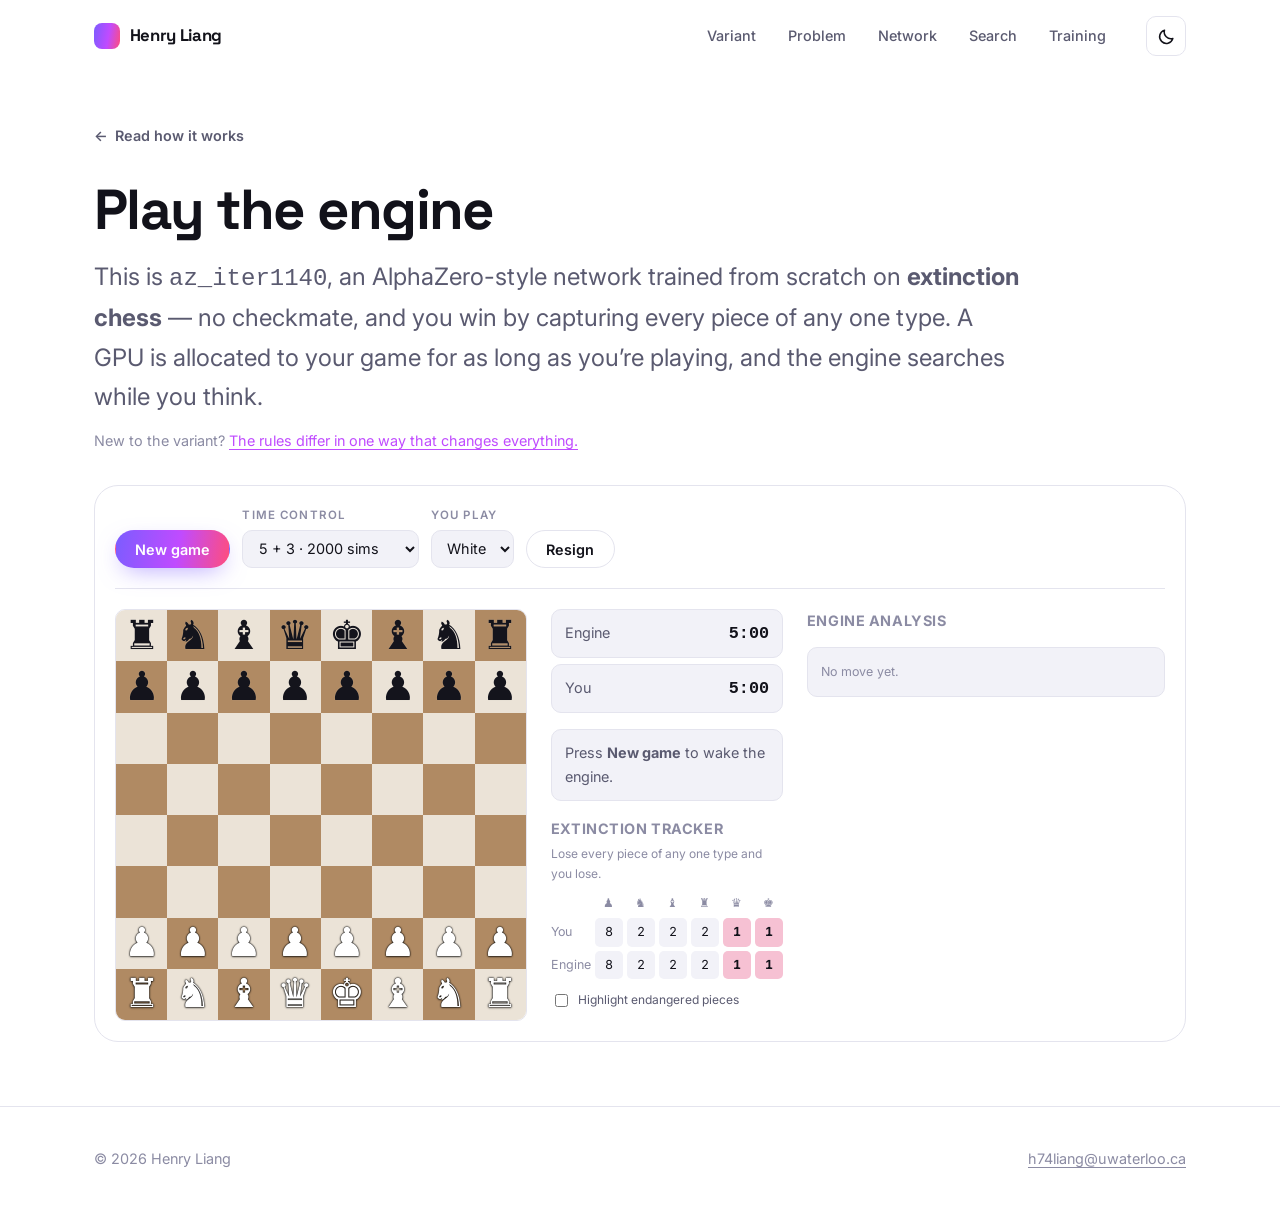
==== play.html @ dfe84dff "Split the board onto play.html; render maths with KaTeX The case study is now writing only, handing " ====
<!DOCTYPE html>
<html lang="en" data-theme="dark">
<head>
  <meta charset="UTF-8">
  <meta name="viewport" content="width=device-width, initial-scale=1.0">

  <title>Play the Extinction Chess Engine — Henry Liang</title>
  <meta name="description" content="Play a neural network trained from scratch on extinction chess. A GPU is allocated to your game for as long as you are playing.">

  <link rel="canonical" href="https://henryliang.ca/play.html">
  <meta property="og:type" content="website">
  <meta property="og:url" content="https://henryliang.ca/play.html">
  <meta property="og:site_name" content="Henry Liang">
  <meta property="og:title" content="Play the Extinction Chess Engine">
  <meta property="og:description" content="Play a neural network trained from scratch on a chess variant with no published theory.">
  <meta property="og:image" content="https://henryliang.ca/img/og-image.png">
  <meta property="og:image:width" content="1200">
  <meta property="og:image:height" content="630">
  <meta name="twitter:card" content="summary_large_image">

  <link rel="icon" href="img/favicon.svg" type="image/svg+xml">
  <link rel="preconnect" href="https://fonts.googleapis.com">
  <link rel="preconnect" href="https://fonts.gstatic.com" crossorigin>
  <link href="https://fonts.googleapis.com/css2?family=Space+Grotesk:wght@500;600;700&family=Inter:wght@400;500;600&display=swap" rel="stylesheet">
  <link rel="stylesheet" href="css/style.css">
  <link rel="stylesheet" href="css/project.css">
  <link rel="stylesheet" href="css/chess.css?v=12">

  <script>
    (function () {
      try {
        var saved = localStorage.getItem('theme');
        var prefersLight = window.matchMedia('(prefers-color-scheme: light)').matches;
        document.documentElement.setAttribute('data-theme', saved || (prefersLight ? 'light' : 'dark'));
      } catch (e) {}
    })();
  </script>
</head>

<body>
  <a class="skip-link" href="#main">Skip to content</a>

  <header class="nav is-stuck" id="nav">
    <div class="container nav__inner">
      <a href="index.html" class="nav__logo">
        <span class="nav__logo-mark" aria-hidden="true"></span>
        <span>Henry Liang</span>
      </a>
      <nav class="nav__links" id="nav-links" aria-label="Main">
        <a href="index.html#variant">Variant</a>
        <a href="index.html#problem">Problem</a>
        <a href="index.html#architecture">Network</a>
        <a href="index.html#search">Search</a>
        <a href="index.html#training">Training</a>
      </nav>
      <div class="nav__actions">
        <button class="icon-btn" id="theme-toggle" type="button" aria-label="Switch color theme">
          <svg class="icon-sun" viewBox="0 0 24 24" aria-hidden="true"><circle cx="12" cy="12" r="4.5"/><path d="M12 2v3M12 19v3M2 12h3M19 12h3M4.9 4.9l2.1 2.1M17 17l2.1 2.1M19.1 4.9L17 7M7 17l-2.1 2.1"/></svg>
          <svg class="icon-moon" viewBox="0 0 24 24" aria-hidden="true"><path d="M20 14.5A8.5 8.5 0 019.5 4a8.5 8.5 0 1010.5 10.5z"/></svg>
        </button>
        <button class="icon-btn nav__burger" id="nav-toggle" type="button"
                aria-label="Open menu" aria-expanded="false" aria-controls="nav-links">
          <span></span><span></span><span></span>
        </button>
      </div>
    </div>
  </header>

  <main id="main">
    <div class="container playpage">
      <a class="back-link" href="index.html"><span aria-hidden="true">&larr;</span> Read how it works</a>

      <h1 class="playpage__title">Play the engine</h1>
      <p class="playpage__lede">
        This is <code>az_iter1140</code>, an AlphaZero-style network trained
        from scratch on <strong>extinction chess</strong> &mdash; no checkmate,
        and you win by capturing every piece of any one type. A GPU is
        allocated to your game for as long as you&rsquo;re playing, and the
        engine searches while you think.
      </p>
      <p class="playpage__note">
        New to the variant? <a href="index.html#variant">The rules differ in
        one way that changes everything.</a>
      </p>

<div class="play" id="play-app">
        <noscript>
          <p class="play__msg">The board needs JavaScript enabled.</p>
        </noscript>

        <div class="play__bar">
          <button class="btn btn--primary" id="pl-new" type="button">New game</button>
          <!-- Labelled by clock rather than Easy/Standard/Strong: each tier
               is a time control, and its sim ceiling is chosen to be
               reachable within that clock (see TIERS in js/chess.js). -->
          <label class="play__field">
            <span>Time control</span>
            <select id="pl-level">
              <option value="800">3 + 2 · 800 sims</option>
              <option value="2000" selected>5 + 3 · 2000 sims</option>
              <option value="8000">10 + 10 · 8000 sims</option>
            </select>
          </label>
          <label class="play__field">
            <span>You play</span>
            <select id="pl-color">
              <option value="white" selected>White</option>
              <option value="black">Black</option>
            </select>
          </label>
          <button class="btn btn--ghost" id="pl-resign" type="button" disabled>Resign</button>
        </div>

        <div class="play__main">
          <div class="play__boardwrap">
            <div class="board" id="pl-board" role="grid" aria-label="Chess board"></div>
            <div class="promo" id="pl-promo" hidden role="dialog" aria-label="Choose promotion piece">
              <p>Promote to</p>
              <div class="promo__opts" id="pl-promo-opts"></div>
            </div>
          </div>

          <aside class="play__side">
            <div class="clocks">
              <div class="clock" id="pl-clock-top"><span class="clock__who">Engine</span><span class="clock__t">5:00</span></div>
              <div class="clock" id="pl-clock-bot"><span class="clock__who">You</span><span class="clock__t">5:00</span></div>
            </div>

            <div class="status" id="pl-status">Press <strong>New game</strong> to wake the engine.</div>

            <!-- Piece counts ARE the win condition, so they're the main readout -->
            <div class="tracker">
              <h4>Extinction tracker</h4>
              <p class="tracker__hint">Lose every piece of any one type and you lose.</p>
              <div class="tracker__grid" id="pl-tracker"></div>
              <label class="toggle">
                <input type="checkbox" id="pl-endang">
                <span>Highlight endangered pieces</span>
              </label>
              <p class="toggle__key" id="pl-endang-key" hidden>
                <span class="key key--mine"></span> yours
                <span class="key key--foe"></span> engine's
              </p>
            </div>
          </aside>

          <section class="play__analysis" aria-label="Engine analysis">
            <h4 class="panel__h">Engine analysis</h4>
            <div class="analysis__body" id="pl-analysis-body">
              <p class="analysis__empty">No move yet.</p>
            </div>

            <!-- Review is revealed only once the game is over — showing the
                 engine's read of your position mid-game would be cheating. -->
            <div class="review" id="pl-review" hidden>
              <div class="review__bar">
                <strong>Review</strong>
                <div class="review__nav">
                  <button type="button" id="pl-prev" aria-label="Previous move">←</button>
                  <button type="button" id="pl-next" aria-label="Next move">→</button>
                  <button type="button" id="pl-live" aria-label="Jump to final position">End</button>
                </div>
              </div>
              <p class="review__hint">Click a move, or use ← → keys.</p>
              <ol class="movelist" id="pl-movelist"></ol>
            </div>
          </section>
        </div>
      </div>
    </div>
  </main>

  <footer class="footer">
    <div class="container footer__inner">
      <p>&copy; <span id="year">2026</span> Henry Liang</p>
      <p class="footer__note"><a href="mailto:h74liang@uwaterloo.ca">h74liang@uwaterloo.ca</a></p>
    </div>
  </footer>

  <script src="js/main.js"></script>
  <script src="js/chess.js?v=12"></script>
</body>
</html>
---- css/style.css ----
/* ═══════════════════════════════════════════════════════════════════════
   Personal site — stylesheet
   ───────────────────────────────────────────────────────────────────────
   Structure:
     1. Design tokens (edit these to restyle the whole site)
     2. Reset & base
     3. Layout primitives
     4. Components — buttons, pills, cards, chips
     5. Sections — nav, hero, work, about, experience, contact, footer
     6. Motion & responsive
   ═════════════════════════════════════════════════════════════════════ */


/* ═══ 1. DESIGN TOKENS ═════════════════════════════════════════════════
   Change the accent trio below and the entire site re-skins itself.     */

:root {
  /* Brand — the gradient is used on headings, buttons and glows */
  --accent-1: #7c5cff;
  --accent-2: #c04bff;
  --accent-3: #ff4d7d;
  --gradient: linear-gradient(100deg, var(--accent-1), var(--accent-2) 55%, var(--accent-3));

  /* Type */
  --font-display: 'Space Grotesk', 'Segoe UI', system-ui, sans-serif;
  --font-body: 'Inter', -apple-system, BlinkMacSystemFont, 'Segoe UI', system-ui, sans-serif;

  /* Fluid type scale — grows with the viewport, no media queries needed */
  --step--1: clamp(0.83rem, 0.8rem + 0.15vw, 0.9rem);
  --step-0:  clamp(1rem, 0.96rem + 0.2vw, 1.09rem);
  --step-1:  clamp(1.2rem, 1.1rem + 0.5vw, 1.5rem);
  --step-2:  clamp(1.6rem, 1.35rem + 1.2vw, 2.4rem);
  --step-3:  clamp(2.1rem, 1.6rem + 2.4vw, 3.6rem);
  --step-4:  clamp(2.8rem, 1.7rem + 5vw, 6rem);

  /* Spacing & shape */
  --space: clamp(1rem, 0.8rem + 1vw, 1.5rem);
  --section-y: clamp(4.5rem, 3rem + 7vw, 9rem);
  --radius: 16px;
  --radius-lg: 24px;
  --container: 1140px;

  --ease: cubic-bezier(0.22, 1, 0.36, 1);
}

/* ─── Dark theme (default) ─── */
:root,
:root[data-theme="dark"] {
  --bg: #0a0a10;
  --bg-alt: #0f0f18;
  --surface: #15151f;
  --surface-2: #1c1c28;
  --border: #262633;
  --text: #f2f2f7;
  --text-muted: #a0a0b4;
  --text-faint: #6e6e85;
  --shadow: 0 20px 50px -20px rgba(0, 0, 0, 0.8);
  --glow-opacity: 0.5;
}

/* ─── Light theme ─── */
:root[data-theme="light"] {
  --bg: #ffffff;
  --bg-alt: #f7f7fb;
  --surface: #ffffff;
  --surface-2: #f2f2f8;
  --border: #e4e4ee;
  --text: #12121a;
  --text-muted: #5a5a70;
  --text-faint: #8b8ba3;
  --shadow: 0 20px 45px -25px rgba(20, 20, 45, 0.28);
  --glow-opacity: 0.28;
}


/* ═══ 2. RESET & BASE ══════════════════════════════════════════════════ */

*, *::before, *::after { box-sizing: border-box; }

/* The `hidden` attribute is only display:none in the UA stylesheet, so ANY
   author rule setting display (e.g. `.promo { display: grid }`) silently
   beats it and the element stays visible. Enforce it once, globally. */
[hidden] { display: none !important; }

html {
  scroll-behavior: smooth;
  /* Stops the sticky nav from covering anchored headings */
  scroll-padding-top: 90px;
  -webkit-text-size-adjust: 100%;
}

body {
  margin: 0;
  background: var(--bg);
  color: var(--text);
  font-family: var(--font-body);
  font-size: var(--step-0);
  line-height: 1.65;
  -webkit-font-smoothing: antialiased;
  overflow-x: hidden;
  transition: background-color 0.3s var(--ease), color 0.3s var(--ease);
}

h1, h2, h3 {
  font-family: var(--font-display);
  font-weight: 700;
  line-height: 1.08;
  letter-spacing: -0.03em;
  margin: 0;
  text-wrap: balance;
}

p { margin: 0 0 1em; text-wrap: pretty; }
p:last-child { margin-bottom: 0; }

a { color: inherit; text-decoration: none; }
img { max-width: 100%; height: auto; display: block; }
ul, ol { margin: 0; padding: 0; list-style: none; }
em { color: var(--text-faint); font-style: italic; }

:focus-visible {
  outline: 2px solid var(--accent-2);
  outline-offset: 3px;
  border-radius: 4px;
}

::selection { background: var(--accent-1); color: #fff; }

.skip-link {
  position: absolute;
  left: 50%;
  top: 0;
  transform: translate(-50%, -120%);
  z-index: 200;
  padding: 0.7rem 1.2rem;
  background: var(--accent-1);
  color: #fff;
  border-radius: 0 0 10px 10px;
  font-weight: 600;
}
.skip-link:focus { transform: translate(-50%, 0); }

/* Gradient text — used on hero and contact headings */
.grad {
  background: var(--gradient);
  -webkit-background-clip: text;
  background-clip: text;
  color: transparent;
}


/* ═══ 3. LAYOUT ════════════════════════════════════════════════════════ */

.container {
  width: 100%;
  max-width: var(--container);
  margin-inline: auto;
  padding-inline: var(--space);
}

.section { padding-block: var(--section-y); }
.section--alt {
  background: var(--bg-alt);
  border-block: 1px solid var(--border);
}

.section__head { max-width: 620px; margin-bottom: 3rem; }

.section__label {
  display: inline-block;
  font-size: var(--step--1);
  font-weight: 600;
  letter-spacing: 0.14em;
  text-transform: uppercase;
  color: var(--accent-2);
  margin-bottom: 0.9rem;
}

.section__title { font-size: var(--step-3); margin-bottom: 1rem; }
.section__lede { color: var(--text-muted); font-size: var(--step-1); }


/* ═══ 4. COMPONENTS ════════════════════════════════════════════════════ */

/* ─── Buttons ─── */
.btn {
  display: inline-flex;
  align-items: center;
  justify-content: center;
  gap: 0.5rem;
  padding: 0.85rem 1.6rem;
  border: 1px solid transparent;
  border-radius: 100px;
  font-family: var(--font-body);
  font-size: var(--step-0);
  font-weight: 600;
  cursor: pointer;
  white-space: nowrap;
  transition: transform 0.25s var(--ease), box-shadow 0.25s var(--ease),
              background-color 0.25s var(--ease), border-color 0.25s var(--ease);
}
.btn:hover { transform: translateY(-2px); }
.btn:active { transform: translateY(0); }

.btn--primary {
  background: var(--gradient);
  color: #fff;
  box-shadow: 0 8px 24px -8px rgba(124, 92, 255, 0.6);
}
.btn--primary:hover { box-shadow: 0 14px 32px -8px rgba(124, 92, 255, 0.75); }

.btn--ghost {
  background: transparent;
  color: var(--text);
  border-color: var(--border);
}
.btn--ghost:hover { border-color: var(--accent-2); background: var(--surface-2); }

.btn--lg { padding: 1.1rem 2.2rem; font-size: var(--step-1); }

/* ─── Icon button ─── */
.icon-btn {
  display: grid;
  place-items: center;
  width: 40px;
  height: 40px;
  padding: 0;
  background: transparent;
  border: 1px solid var(--border);
  border-radius: 10px;
  color: var(--text);
  cursor: pointer;
  transition: border-color 0.2s var(--ease), background-color 0.2s var(--ease);
}
.icon-btn:hover { border-color: var(--accent-2); background: var(--surface-2); }
.icon-btn svg {
  width: 19px;
  height: 19px;
  fill: none;
  stroke: currentColor;
  stroke-width: 1.9;
  stroke-linecap: round;
  stroke-linejoin: round;
}

/* Show the icon for the theme you'd switch TO */
[data-theme="dark"] .icon-moon,
[data-theme="light"] .icon-sun { display: none; }

/* ─── Filter pills ─── */
.filters {
  display: flex;
  flex-wrap: wrap;
  gap: 0.6rem;
  margin-bottom: 2.5rem;
}
.pill {
  padding: 0.5rem 1.1rem;
  background: transparent;
  border: 1px solid var(--border);
  border-radius: 100px;
  color: var(--text-muted);
  font-family: inherit;
  font-size: var(--step--1);
  font-weight: 600;
  cursor: pointer;
  transition: all 0.2s var(--ease);
}
.pill:hover { color: var(--text); border-color: var(--text-faint); }
.pill.is-active {
  background: var(--gradient);
  border-color: transparent;
  color: #fff;
}

/* ─── Tag & chip lists ─── */
.tags, .chips {
  display: flex;
  flex-wrap: wrap;
  gap: 0.45rem;
}
.tags li {
  padding: 0.25rem 0.7rem;
  background: var(--surface-2);
  border: 1px solid var(--border);
  border-radius: 6px;
  font-size: 0.78rem;
  font-weight: 500;
  color: var(--text-muted);
}
.chips { gap: 0.6rem; }
.chips li {
  padding: 0.5rem 1rem;
  background: var(--surface);
  border: 1px solid var(--border);
  border-radius: 100px;
  font-size: var(--step--1);
  font-weight: 500;
  transition: border-color 0.2s var(--ease), transform 0.2s var(--ease);
}
.chips li:hover { border-color: var(--accent-2); transform: translateY(-2px); }


/* ═══ 5. SECTIONS ══════════════════════════════════════════════════════ */

/* ─── Nav ─── */
.nav {
  position: sticky;
  top: 0;
  z-index: 100;
  background: color-mix(in srgb, var(--bg) 80%, transparent);
  backdrop-filter: blur(14px);
  -webkit-backdrop-filter: blur(14px);
  border-bottom: 1px solid transparent;
  transition: border-color 0.3s var(--ease), background-color 0.3s var(--ease);
}
/* .is-stuck is added by JS once you scroll past the hero */
.nav.is-stuck { border-bottom-color: var(--border); }

.nav__inner {
  display: flex;
  align-items: center;
  justify-content: space-between;
  gap: 1rem;
  height: 72px;
}

.nav__logo {
  display: flex;
  align-items: center;
  gap: 0.6rem;
  font-family: var(--font-display);
  font-weight: 700;
  font-size: 1.05rem;
  letter-spacing: -0.02em;
}
.nav__logo-mark {
  width: 26px;
  height: 26px;
  border-radius: 8px;
  background: var(--gradient);
  flex-shrink: 0;
}

.nav__links {
  display: flex;
  align-items: center;
  gap: 2rem;
  margin-left: auto;
  margin-right: 1.5rem;
  font-size: var(--step--1);
  font-weight: 500;
}
.nav__links a {
  position: relative;
  color: var(--text-muted);
  transition: color 0.2s var(--ease);
}
.nav__links a:hover { color: var(--text); }
/* Animated underline */
.nav__links a::after {
  content: '';
  position: absolute;
  left: 0;
  bottom: -5px;
  width: 100%;
  height: 2px;
  background: var(--gradient);
  border-radius: 2px;
  transform: scaleX(0);
  transform-origin: right;
  transition: transform 0.3s var(--ease);
}
.nav__links a:hover::after,
.nav__links a.is-current::after { transform: scaleX(1); transform-origin: left; }
.nav__links a.is-current { color: var(--text); }

.nav__resume {
  padding: 0.4rem 0.9rem;
  border: 1px solid var(--border);
  border-radius: 100px;
}
.nav__resume::after { display: none; }

.nav__actions { display: flex; align-items: center; gap: 0.6rem; }

/* Burger — hidden on desktop, shown under 800px */
.nav__burger { display: none; flex-direction: column; gap: 4px; }
.nav__burger span {
  display: block;
  width: 17px;
  height: 2px;
  background: currentColor;
  border-radius: 2px;
  transition: transform 0.3s var(--ease), opacity 0.2s var(--ease);
}
.nav__burger[aria-expanded="true"] span:nth-child(1) { transform: translateY(6px) rotate(45deg); }
.nav__burger[aria-expanded="true"] span:nth-child(2) { opacity: 0; }
.nav__burger[aria-expanded="true"] span:nth-child(3) { transform: translateY(-6px) rotate(-45deg); }

/* ─── Hero ─── */
.hero {
  position: relative;
  display: flex;
  align-items: center;
  min-height: calc(100svh - 72px);
  padding-block: clamp(3rem, 8vw, 6rem);
  overflow: hidden;
}

/* The soft colored blob behind the headline */
.hero__glow {
  position: absolute;
  top: -25%;
  left: 50%;
  width: min(1000px, 130vw);
  aspect-ratio: 1;
  transform: translateX(-50%);
  background: radial-gradient(circle at 30% 40%, var(--accent-1), transparent 55%),
              radial-gradient(circle at 70% 55%, var(--accent-3), transparent 55%);
  opacity: var(--glow-opacity);
  filter: blur(90px);
  pointer-events: none;
  animation: drift 18s ease-in-out infinite alternate;
}
@keyframes drift {
  from { transform: translateX(-50%) translateY(0) scale(1); }
  to   { transform: translateX(-46%) translateY(40px) scale(1.12); }
}

.hero__inner { position: relative; max-width: 900px; }

.hero__eyebrow {
  display: inline-flex;
  align-items: center;
  gap: 0.6rem;
  padding: 0.45rem 1rem;
  background: var(--surface);
  border: 1px solid var(--border);
  border-radius: 100px;
  font-size: var(--step--1);
  font-weight: 500;
  color: var(--text-muted);
  margin-bottom: 1.8rem;
}
.status-dot {
  width: 7px;
  height: 7px;
  border-radius: 50%;
  background: #22c55e;
  box-shadow: 0 0 0 0 rgba(34, 197, 94, 0.6);
  animation: pulse 2.4s ease-out infinite;
}
@keyframes pulse {
  70%  { box-shadow: 0 0 0 9px rgba(34, 197, 94, 0); }
  100% { box-shadow: 0 0 0 0 rgba(34, 197, 94, 0); }
}

.hero__title {
  font-size: var(--step-4);
  margin-bottom: 1.5rem;
}

.hero__lede {
  max-width: 55ch;
  font-size: var(--step-1);
  color: var(--text-muted);
  margin-bottom: 2.5rem;
}

.hero__cta {
  display: flex;
  flex-wrap: wrap;
  gap: 0.8rem;
  margin-bottom: 3rem;
}

.hero__social {
  display: flex;
  flex-wrap: wrap;
  gap: 1.8rem;
  font-size: var(--step--1);
  font-weight: 500;
  color: var(--text-muted);
}
.hero__social a { position: relative; transition: color 0.2s var(--ease); }
.hero__social a:hover { color: var(--text); }
.hero__social a::after {
  content: '';
  position: absolute;
  left: 0;
  bottom: -3px;
  width: 100%;
  height: 1px;
  background: currentColor;
  transform: scaleX(0);
  transform-origin: right;
  transition: transform 0.3s var(--ease);
}
.hero__social a:hover::after { transform: scaleX(1); transform-origin: left; }

/* ─── Project grid ─── */
.grid {
  display: grid;
  grid-template-columns: repeat(auto-fill, minmax(330px, 1fr));
  gap: 1.5rem;
}

.card {
  background: var(--surface);
  border: 1px solid var(--border);
  border-radius: var(--radius-lg);
  overflow: hidden;
  transition: transform 0.35s var(--ease), border-color 0.35s var(--ease),
              box-shadow 0.35s var(--ease);
}
.card:hover {
  transform: translateY(-6px);
  border-color: color-mix(in srgb, var(--accent-2) 45%, var(--border));
  box-shadow: var(--shadow);
}
/* Hidden by the tag filter */
.card[hidden] { display: none; }

/* Featured project — spans two columns where there's room for it */
@media (min-width: 800px) {
  .card--featured { grid-column: span 2; }
  .card--featured .card__link { display: grid; grid-template-columns: 1.1fr 1fr; }
  .card--featured .card__media {
    aspect-ratio: auto;
    height: 100%;
    border-bottom: 0;
    border-right: 1px solid var(--border);
  }
  .card--featured .card__body { padding: 2rem; align-self: center; }
  .card--featured .card__title { font-size: var(--step-2); }
  .card--featured .card__desc { font-size: var(--step-0); }
}

.card__link { display: block; height: 100%; }

.card__media {
  aspect-ratio: 16 / 10;
  overflow: hidden;
  background: var(--surface-2);
  border-bottom: 1px solid var(--border);
}
.card__media img {
  width: 100%;
  height: 100%;
  object-fit: cover;
  transition: transform 0.5s var(--ease);
}
.card:hover .card__media img { transform: scale(1.05); }

.card__body { padding: 1.5rem; }

.card__meta {
  display: flex;
  align-items: center;
  gap: 0.6rem;
  font-size: 0.78rem;
  font-weight: 500;
  color: var(--text-faint);
  margin-bottom: 0.6rem;
}
.card__dot {
  width: 3px;
  height: 3px;
  border-radius: 50%;
  background: currentColor;
}

.card__title { font-size: var(--step-1); margin-bottom: 0.6rem; }

.card__desc {
  color: var(--text-muted);
  font-size: var(--step--1);
  margin-bottom: 1.1rem;
}

.card__cta {
  display: inline-flex;
  align-items: center;
  gap: 0.4rem;
  margin-top: 1.1rem;
  font-size: var(--step--1);
  font-weight: 600;
  color: var(--accent-2);
}
.card__cta span { transition: transform 0.25s var(--ease); }
.card:hover .card__cta span { transform: translateX(4px); }

.grid__empty {
  padding: 3rem 0;
  text-align: center;
  color: var(--text-muted);
}

/* ─── About ─── */
.about {
  display: grid;
  grid-template-columns: 1.35fr 1fr;
  gap: clamp(2rem, 5vw, 4.5rem);
  align-items: start;
}
.about__text p { color: var(--text-muted); max-width: 58ch; }
.about__subhead {
  font-size: var(--step-1);
  margin: 2.2rem 0 1rem;
}

.portrait {
  border-radius: var(--radius-lg);
  overflow: hidden;
  border: 1px solid var(--border);
  background: var(--surface-2);
}
.portrait img { width: 100%; aspect-ratio: 6 / 7; object-fit: cover; }

.facts { margin-top: 1.5rem; }
.facts > div {
  display: flex;
  justify-content: space-between;
  gap: 1rem;
  padding: 0.85rem 0;
  border-bottom: 1px solid var(--border);
}
.facts > div:last-child { border-bottom: 0; }
.facts dt { color: var(--text-faint); font-size: var(--step--1); }
.facts dd { margin: 0; font-weight: 600; font-size: var(--step--1); text-align: right; }

/* ─── Experience timeline ─── */
.timeline {
  position: relative;
  padding-left: 1.5rem;
  border-left: 1px solid var(--border);
}
.timeline__item {
  /* Explicitly positioned so the dot below anchors to the item, not the rail.
     (.reveal's transform would otherwise make this containing block appear
     only mid-animation and the dots would jump.) */
  position: relative;
  display: grid;
  grid-template-columns: 180px 1fr;
  gap: 1.5rem;
  padding-bottom: 2.75rem;
}
.timeline__item:last-child { padding-bottom: 0; }
/* The dot on the rail — pulled back over the 1.5rem padding to sit on it */
.timeline__item::before {
  content: '';
  position: absolute;
  left: calc(-1.5rem - 5px);
  top: 0.55rem;
  width: 9px;
  height: 9px;
  border-radius: 50%;
  background: var(--gradient);
}
.timeline__when {
  font-size: var(--step--1);
  font-weight: 600;
  color: var(--text-faint);
  padding-top: 0.15rem;
}
.timeline__what h3 { font-size: var(--step-1); margin-bottom: 0.5rem; }
.timeline__at { color: var(--text-muted); font-weight: 500; }
.timeline__what p { color: var(--text-muted); font-size: var(--step--1); max-width: 60ch; }

/* ─── Contact ─── */
.contact { position: relative; text-align: center; }
.contact__inner { max-width: 700px; margin-inline: auto; }
.contact__title { font-size: var(--step-3); margin-bottom: 1.2rem; }
.contact__lede {
  color: var(--text-muted);
  font-size: var(--step-1);
  margin-bottom: 2.5rem;
}
.contact__links {
  display: flex;
  flex-wrap: wrap;
  justify-content: center;
  gap: 1.8rem;
  margin-top: 2.5rem;
  font-size: var(--step--1);
  font-weight: 500;
  color: var(--text-muted);
}
.contact__links a:hover { color: var(--text); }

/* ─── Footer ─── */
.footer {
  padding-block: 2.5rem;
  border-top: 1px solid var(--border);
  font-size: var(--step--1);
  color: var(--text-faint);
}
.footer__inner {
  display: flex;
  flex-wrap: wrap;
  justify-content: space-between;
  gap: 0.5rem;
}
.footer p { margin: 0; }


/* ═══ 6. MOTION & RESPONSIVE ═══════════════════════════════════════════ */

/* Scroll reveal — JS adds .is-visible via IntersectionObserver */
.reveal {
  opacity: 0;
  transform: translateY(24px);
  transition: opacity 0.7s var(--ease), transform 0.7s var(--ease);
}
.reveal.is-visible { opacity: 1; transform: none; }

/* Stagger the hero's children so they cascade in */
.hero .reveal:nth-child(1) { transition-delay: 0.05s; }
.hero .reveal:nth-child(2) { transition-delay: 0.12s; }
.hero .reveal:nth-child(3) { transition-delay: 0.19s; }
.hero .reveal:nth-child(4) { transition-delay: 0.26s; }
.hero .reveal:nth-child(5) { transition-delay: 0.33s; }

@media (max-width: 800px) {
  .nav__burger { display: flex; }

  /* Mobile menu: full-width panel that drops below the bar */
  .nav__links {
    position: absolute;
    top: 72px;
    left: 0;
    right: 0;
    flex-direction: column;
    align-items: flex-start;
    gap: 0;
    margin: 0;
    padding: 0 var(--space);
    background: var(--bg);
    border-bottom: 1px solid var(--border);
    max-height: 0;
    overflow: hidden;
    transition: max-height 0.35s var(--ease), padding 0.35s var(--ease);
  }
  .nav__links.is-open { max-height: 320px; padding-block: 0.5rem 1.5rem; }
  .nav__links a { width: 100%; padding: 0.85rem 0; font-size: var(--step-0); }
  .nav__links a::after { display: none; }
  .nav__resume { margin-top: 0.6rem; text-align: center; }

  .about { grid-template-columns: 1fr; }
  .about__side { max-width: 380px; }

  .timeline__item { grid-template-columns: 1fr; gap: 0.4rem; }
}

@media (max-width: 480px) {
  .grid { grid-template-columns: 1fr; }
  .hero__cta .btn { flex: 1 1 auto; }
  .hero__social { gap: 1.2rem; }
}

/* Respect people who ask for less animation */
@media (prefers-reduced-motion: reduce) {
  html { scroll-behavior: auto; }
  *, *::before, *::after {
    animation-duration: 0.01ms !important;
    animation-iteration-count: 1 !important;
    transition-duration: 0.01ms !important;
  }
  .reveal { opacity: 1; transform: none; }
}

/* Print — collapse to a clean résumé-ish document */
@media print {
  .nav, .hero__glow, .filters, .footer, .btn { display: none; }
  body { background: #fff; color: #000; }
  .section { padding-block: 1.5rem; }
}
---- css/project.css ----
/* ═══════════════════════════════════════════════════════════════════════
   Case study pages — loaded after style.css, only on project pages.
   ═════════════════════════════════════════════════════════════════════ */

/* ─── Header ─── */
.case__head {
  padding-block: clamp(3rem, 6vw, 5.5rem) clamp(2rem, 4vw, 3rem);
  background: var(--bg-alt);
  border-bottom: 1px solid var(--border);
}
.case__head-inner { max-width: 780px; }

.back-link {
  display: inline-flex;
  align-items: center;
  gap: 0.45rem;
  font-size: var(--step--1);
  font-weight: 600;
  color: var(--text-muted);
  margin-bottom: 2rem;
  transition: color 0.2s var(--ease), gap 0.2s var(--ease);
}
.back-link:hover { color: var(--text); gap: 0.7rem; }

.case__title { font-size: var(--step-3); margin-bottom: 1.1rem; }

.case__lede {
  font-size: var(--step-1);
  color: var(--text-muted);
  max-width: 60ch;
  margin-bottom: 2.5rem;
}

.case__facts {
  display: grid;
  grid-template-columns: repeat(auto-fit, minmax(150px, 1fr));
  gap: 1.5rem;
  padding-block: 1.5rem;
  border-block: 1px solid var(--border);
  margin: 0 0 2rem;
}
.case__facts dt {
  font-size: 0.78rem;
  font-weight: 600;
  letter-spacing: 0.1em;
  text-transform: uppercase;
  color: var(--text-faint);
  margin-bottom: 0.35rem;
}
.case__facts dd { margin: 0; font-weight: 500; font-size: var(--step--1); }

.case__actions { display: flex; flex-wrap: wrap; gap: 0.8rem; }

/* ─── Hero image ─── */
.case__hero {
  margin: clamp(-3rem, -5vw, -2rem) 0 0;
  border-radius: var(--radius-lg);
  overflow: hidden;
  border: 1px solid var(--border);
  box-shadow: var(--shadow);
}
.case__hero img { width: 100%; }

/* ─── Body prose ─── */
.case__body {
  max-width: 720px;
  padding-block: clamp(3rem, 6vw, 5rem);
  font-size: var(--step-0);
}
.case__body h2 {
  font-size: var(--step-2);
  margin: 3rem 0 1rem;
}
.case__body h2:first-child { margin-top: 0; }
.case__body p { color: var(--text-muted); }

.case__list {
  list-style: none;
  margin: 1.5rem 0;
  color: var(--text-muted);
}
.case__list li {
  position: relative;
  padding-left: 1.6rem;
  margin-bottom: 0.7rem;
}
.case__list li::before {
  content: '';
  position: absolute;
  left: 0;
  top: 0.62em;
  width: 7px;
  height: 7px;
  border-radius: 2px;
  background: var(--gradient);
}

.case__quote {
  margin: 2.5rem 0;
  padding: 1.75rem 2rem;
  background: var(--surface);
  border: 1px solid var(--border);
  /* A gradient border-image would kill the border-radius, so the accent bar
     is a solid color instead. */
  border-left: 3px solid var(--accent-2);
  border-radius: 0 var(--radius) var(--radius) 0;
}
.case__quote p {
  font-family: var(--font-display);
  font-size: var(--step-1);
  color: var(--text);
  margin-bottom: 0.9rem;
}
.case__quote cite {
  font-style: normal;
  font-size: var(--step--1);
  color: var(--text-faint);
}

/* ─── Result tiles ─── */
.case__stats {
  display: grid;
  grid-template-columns: repeat(auto-fit, minmax(160px, 1fr));
  gap: 1rem;
  margin: 2.5rem 0;
}
.stat {
  padding: 1.5rem;
  background: var(--surface);
  border: 1px solid var(--border);
  border-radius: var(--radius);
  text-align: center;
}
.stat__num {
  display: block;
  font-family: var(--font-display);
  font-size: var(--step-2);
  font-weight: 700;
  letter-spacing: -0.03em;
  background: var(--gradient);
  -webkit-background-clip: text;
  background-clip: text;
  color: transparent;
}
.stat__label {
  display: block;
  margin-top: 0.35rem;
  font-size: var(--step--1);
  color: var(--text-muted);
}

/* ─── Next project ─── */
.case__next {
  padding-block: clamp(3rem, 5vw, 4.5rem);
  background: var(--bg-alt);
  border-top: 1px solid var(--border);
}
.case__next-link {
  display: flex;
  align-items: center;
  justify-content: space-between;
  gap: 1rem;
  font-family: var(--font-display);
  font-size: var(--step-2);
  font-weight: 700;
  letter-spacing: -0.03em;
  transition: color 0.25s var(--ease);
}
.case__next-link:hover { color: var(--accent-2); }
.case__next-link span:last-child { transition: transform 0.25s var(--ease); }
.case__next-link:hover span:last-child { transform: translateX(8px); }

.footer__note a { text-decoration: underline; text-underline-offset: 3px; }


/* ═══════════════════════════════════════════════════════════════════════
   Case-study content blocks
   ═════════════════════════════════════════════════════════════════════ */

/* ─── Two-column rule comparison ─── */
.rulediff {
  display: grid;
  grid-template-columns: repeat(auto-fit, minmax(240px, 1fr));
  gap: 1rem;
  margin: 2.5rem 0;
}
.rulediff__col {
  padding: 1.5rem;
  background: var(--surface);
  border: 1px solid var(--border);
  border-radius: var(--radius);
}
.rulediff__col--accent {
  border-color: color-mix(in srgb, var(--accent-2) 45%, var(--border));
}
.rulediff__col h3 {
  font-size: var(--step-0);
  margin-bottom: 1rem;
  color: var(--text-faint);
  letter-spacing: 0.04em;
  text-transform: uppercase;
}
.rulediff__col--accent h3 { color: var(--accent-2); }
.rulediff__col ul { list-style: none; }
.rulediff__col li {
  position: relative;
  padding-left: 1.3rem;
  margin-bottom: 0.7rem;
  font-size: var(--step--1);
  color: var(--text-muted);
}
.rulediff__col li:last-child { margin-bottom: 0; }
.rulediff__col li::before {
  content: '';
  position: absolute;
  left: 0;
  top: 0.62em;
  width: 5px;
  height: 5px;
  border-radius: 50%;
  background: var(--text-faint);
}
.rulediff__col--accent li::before { background: var(--accent-2); }

/* ─── Board diagram ─── */
:root { --board-light: #ebe3d7; --board-dark: #b08a63; }
:root[data-theme="dark"] { --board-light: #d9cfc0; --board-dark: #8a6647; }

.board-fig { margin: 2.5rem 0; }
.board {
  display: block;
  width: min(360px, 100%);
  margin-inline: auto;
  border-radius: var(--radius);
  overflow: hidden;
  border: 1px solid var(--border);
}
.board .pc {
  font-size: 40px;
  /* Segoe UI Symbol carries the chess glyphs reliably on Windows */
  font-family: 'Segoe UI Symbol', 'Apple Symbols', 'Noto Sans Symbols 2', serif;
  text-anchor: middle;
}
.board .pc--w { fill: #fff; stroke: #333; stroke-width: 0.6; }
.board .pc--b { fill: #1a1a1a; }
.board .arrow {
  stroke: var(--accent-3);
  stroke-width: 4;
  stroke-linecap: round;
}
.board .arrowhead { fill: var(--accent-3); }

.board-fig figcaption {
  margin-top: 1rem;
  font-size: var(--step--1);
  color: var(--text-muted);
  text-align: center;
  max-width: 52ch;
  margin-inline: auto;
}

/* ─── Spec table ─── */
.spec {
  margin: 2rem 0;
  border: 1px solid var(--border);
  border-radius: var(--radius);
  overflow: hidden;
}
.spec__row {
  display: flex;
  justify-content: space-between;
  align-items: baseline;
  gap: 1rem;
  padding: 0.9rem 1.25rem;
  border-bottom: 1px solid var(--border);
  font-size: var(--step--1);
}
.spec__row:last-child { border-bottom: 0; }
.spec__row:nth-child(odd) { background: var(--surface); }
.spec__row span:first-child { color: var(--text-muted); }
.spec__row span:last-child {
  font-weight: 600;
  text-align: right;
  font-variant-numeric: tabular-nums;
}

/* ─── Callout ─── */
.callout {
  margin: 3rem 0 0;
  padding: 1.75rem 2rem;
  background: var(--surface);
  border: 1px solid color-mix(in srgb, var(--accent-2) 35%, var(--border));
  border-radius: var(--radius);
}
.callout h3 {
  font-size: var(--step-1);
  margin-bottom: 0.6rem;
}
.callout p { color: var(--text-muted); margin: 0; }

/* ═══ Theory sections: formulas, parameter glossaries, worked tables ═══ */

.formula__math {
  overflow-x: auto;      /* long expressions scroll inside the block */
  overflow-y: hidden;
  padding: 0.2rem 0;
}
/* KaTeX sizes to its own em; nudge display maths to sit comfortably */
.formula__math .katex-display { margin: 0.35rem 0; }
.formula__math .katex { font-size: clamp(1rem, 0.92rem + 0.45vw, 1.2rem); }

.formula {
  margin: 1.75rem 0;
  padding: 1.25rem 1.4rem;
  background: var(--surface);
  border: 1px solid var(--border);
  border-left: 3px solid var(--accent-2);
  border-radius: 0 var(--radius) var(--radius) 0;
}


/* colour-coded symbols, reused in the surrounding prose so the reader can
   track a term from the formula into the explanation */
.tok {
  font-family: 'Cascadia Code', Consolas, 'SF Mono', monospace;
  font-size: 0.95em;
  white-space: nowrap;
}
.tok--q { color: #22c55e; }
.tok--p { color: var(--accent-1); }
.tok--v { color: var(--accent-3); }
.tok--c { color: var(--accent-2); }

.params {
  margin: 1.1rem 0 0;
  padding-top: 0.9rem;
  border-top: 1px solid var(--border);
  font-size: var(--step--1);
}
.params > div {
  display: grid;
  grid-template-columns: 5.5rem 1fr;
  gap: 0.2rem 0.9rem;
  padding: 0.3rem 0;
}
.params dt { font-weight: 600; }
.params dd { margin: 0; color: var(--text-muted); }

.steptable { margin: 1.5rem 0; overflow-x: auto; }
.steptable table {
  width: 100%;
  border-collapse: collapse;
  font-size: var(--step--1);
  font-variant-numeric: tabular-nums;
}
.steptable caption {
  text-align: left;
  padding-bottom: 0.5rem;
  color: var(--text-faint);
  font-size: 0.78rem;
  letter-spacing: 0.04em;
  text-transform: uppercase;
}
.steptable th {
  text-align: right;
  padding: 0.4rem 0.7rem;
  border-bottom: 1px solid var(--border);
  color: var(--text-faint);
  font-weight: 600;
}
.steptable th:first-child, .steptable td:first-child { text-align: left; }
.steptable td {
  text-align: right;
  padding: 0.4rem 0.7rem;
  border-bottom: 1px solid var(--border);
  color: var(--text-muted);
}
.steptable tr.is-pick td {
  background: color-mix(in srgb, var(--accent-2) 12%, transparent);
  color: var(--text);
}

/* ─── Simulation diagram ─── */
.diagram { display: block; width: 100%; max-width: 560px; margin-inline: auto; }
.dg-edge line { stroke: var(--border); stroke-width: 2; }
.dg-edge--hot line { stroke: var(--accent-2); stroke-width: 3; }
.dg-node { fill: var(--surface-2); stroke: var(--border); stroke-width: 2; }
.dg-node--root { fill: var(--surface-2); stroke: var(--accent-2); }
.dg-node--hot { stroke: var(--accent-2); }
.dg-node--leaf { fill: color-mix(in srgb, var(--accent-3) 30%, var(--surface-2)); stroke: var(--accent-3); }
.dg-lbl {
  font-family: var(--font-body);
  font-size: 10px;
  fill: var(--text-muted);
  text-anchor: middle;
}
.dg-step { font-family: var(--font-display); font-size: 14px; font-weight: 600; fill: var(--text); }
.dg-num { fill: var(--accent-2); }
.dg-sub { font-family: var(--font-body); font-size: 11.5px; fill: var(--text-muted); }
.dg-backarrow { fill: none; stroke: var(--accent-1); stroke-width: 2; stroke-dasharray: 5 4; }

@media (max-width: 560px) {
  .params > div { grid-template-columns: 1fr; }
  .dg-step, .dg-sub { font-size: 10px; }
}

/* ─── Inline code ─── */
.case__body code {
  padding: 0.15em 0.4em;
  background: var(--surface-2);
  border: 1px solid var(--border);
  border-radius: 5px;
  font-family: 'Cascadia Code', Consolas, 'SF Mono', monospace;
  font-size: 0.88em;
}

/* ─── Hand-off to the playable page ─── */
.cta {
  display: flex;
  flex-wrap: wrap;
  align-items: center;
  justify-content: space-between;
  gap: 1.25rem;
  margin: 2.5rem 0;
  padding: 1.5rem 1.75rem;
  background: var(--surface);
  border: 1px solid color-mix(in srgb, var(--accent-2) 40%, var(--border));
  border-radius: var(--radius-lg);
}
.cta__text { flex: 1 1 18rem; min-width: 0; }
.cta h2 { margin: 0 0 0.5rem !important; font-size: var(--step-1) !important; }
.cta p { margin: 0; color: var(--text-muted); font-size: var(--step--1); }

/* ─── The standalone play page ─── */
.playpage { padding-block: clamp(2rem, 4vw, 3rem) clamp(3rem, 6vw, 4rem); }
.playpage__title { font-size: var(--step-3); margin-bottom: 1rem; }
.playpage__lede {
  max-width: 62ch;
  font-size: var(--step-1);
  color: var(--text-muted);
  margin-bottom: 0.75rem;
}
.playpage__note {
  max-width: 62ch;
  font-size: var(--step--1);
  color: var(--text-faint);
  margin-bottom: 2rem;
}
.playpage__note a { color: var(--accent-2); text-decoration: underline; text-underline-offset: 3px; }

/* the demo breaks out of prose width on the case study; here the page is
   already full width, so cancel that */
.playpage .play {
  width: auto;
  margin: 0;
  transform: none;
}
---- css/chess.css ----
/* ═══════════════════════════════════════════════════════════════════════
   Playable engine demo. Loaded only on the extinction chess page.
   Uses the site tokens from style.css so it reads as part of the page.
   ═════════════════════════════════════════════════════════════════════ */

.play {
  /* Break out of the 720px prose column to the site's 1140px container.
     margin-left:50% puts the left edge at the prose column's midpoint, then
     translateX(-50%) recentres on the viewport — so it lines up with the page
     container regardless of how narrow the surrounding text is. */
  width: min(1140px, calc(100vw - 2 * var(--space)));
  margin: 2.5rem 0 3rem 50%;
  transform: translateX(-50%);
  padding: 1.25rem;
  background: var(--surface);
  border: 1px solid var(--border);
  border-radius: var(--radius-lg);
}

/* ─── Control bar ─── */
.play__bar {
  display: flex;
  flex-wrap: wrap;
  align-items: end;
  gap: 0.75rem;
  padding-bottom: 1.25rem;
  border-bottom: 1px solid var(--border);
  margin-bottom: 1.25rem;
}
.play__bar .btn { padding: 0.6rem 1.2rem; font-size: var(--step--1); }

.play__field { display: flex; flex-direction: column; gap: 0.3rem; }
.play__field > span {
  font-size: 0.72rem;
  font-weight: 600;
  letter-spacing: 0.1em;
  text-transform: uppercase;
  color: var(--text-faint);
}
.play__field select {
  padding: 0.55rem 0.7rem;
  background: var(--surface-2);
  color: var(--text);
  border: 1px solid var(--border);
  border-radius: 10px;
  font: inherit;
  font-size: var(--step--1);
  cursor: pointer;
}
.play__field select:disabled { opacity: 0.5; cursor: not-allowed; }

/* ─── Layout ─── */
/* board | game panel | analysis */
.play__main {
  display: grid;
  grid-template-columns: minmax(300px, 1.15fr) 232px minmax(260px, 1fr);
  gap: 1.5rem;
  align-items: start;
}
.play__boardwrap { position: relative; }

.play__analysis {
  display: flex;
  flex-direction: column;
  gap: 0.9rem;
  min-width: 0;
}
.panel__h {
  margin: 0;
  font-size: var(--step--1);
  letter-spacing: 0.04em;
  text-transform: uppercase;
  color: var(--text-faint);
}

/* ─── Board ─── */
.board {
  display: grid;
  grid-template-columns: repeat(8, 1fr);
  /* Rows must be explicit. Without this they're auto-sized, so ranks holding
     pieces grow to fit the glyph while empty ranks collapse — the board stops
     being square. */
  grid-template-rows: repeat(8, 1fr);
  aspect-ratio: 1;
  width: 100%;
  border: 1px solid var(--border);
  border-radius: 10px;
  overflow: hidden;
  user-select: none;
  touch-action: manipulation;
}

.sq {
  position: relative;
  display: grid;
  place-items: center;
  border: 0;
  padding: 0;
  background: var(--board-light);
  cursor: default;
  font-size: clamp(22px, 5.2vw, 40px);
  line-height: 1;
}
.sq--dark { background: var(--board-dark); }
.sq--playable { cursor: pointer; }
.sq--sel { box-shadow: inset 0 0 0 3px var(--accent-2); }
.sq--last { background-image: linear-gradient(var(--accent-1), var(--accent-1)); background-blend-mode: soft-light; }

/* Move hints: dot for a quiet move, ring for a capture */
.sq--to::after {
  content: '';
  position: absolute;
  width: 30%;
  aspect-ratio: 1;
  border-radius: 50%;
  background: var(--accent-2);
  opacity: 0.55;
  pointer-events: none;
}
.sq--to.sq--cap::after {
  width: 84%;
  background: transparent;
  border: 4px solid var(--accent-3);
  opacity: 0.8;
}

/* Pieces use the SOLID glyph set for BOTH colours and get their colour from
   CSS. The outline glyphs (♙♘…) render inconsistently across platforms and
   some fonts turn them into emoji; the filled ones are reliable. */
.pc {
  font-family: 'Segoe UI Symbol', 'Apple Symbols', 'Noto Sans Symbols 2', serif;
  pointer-events: none;
}
.pc--w { color: #fff; text-shadow: 0 0 1px #000, 0 0 2px #000, 0 1px 2px rgba(0,0,0,.5); }
.pc--b { color: #14141c; text-shadow: 0 0 1px rgba(255,255,255,.35); }

/* ─── Promotion picker ─── */
.promo {
  position: absolute;
  inset: 0;
  display: grid;
  place-content: center;
  gap: 0.8rem;
  background: color-mix(in srgb, var(--bg) 82%, transparent);
  backdrop-filter: blur(3px);
  border-radius: 10px;
  z-index: 5;
}
.promo p { margin: 0; text-align: center; font-weight: 600; }
.promo__opts { display: flex; gap: 0.5rem; flex-wrap: wrap; justify-content: center; }
.promo__opts button {
  width: 52px;
  height: 52px;
  font-size: 30px;
  line-height: 1;
  background: var(--surface-2);
  border: 1px solid var(--border);
  border-radius: 10px;
  cursor: pointer;
  color: var(--text);
  font-family: 'Segoe UI Symbol', 'Apple Symbols', 'Noto Sans Symbols 2', serif;
}
.promo__opts button:hover { border-color: var(--accent-2); }

/* ─── Side panel ─── */
.play__side { display: flex; flex-direction: column; gap: 1rem; }

.clocks { display: flex; flex-direction: column; gap: 0.4rem; }
.clock {
  display: flex;
  justify-content: space-between;
  align-items: baseline;
  padding: 0.6rem 0.8rem;
  background: var(--surface-2);
  border: 1px solid var(--border);
  border-radius: 10px;
}
.clock--active { border-color: var(--accent-2); }
.clock--low .clock__t { color: var(--accent-3); }
.clock__who { font-size: var(--step--1); color: var(--text-muted); }
.clock__t {
  font-family: 'Cascadia Code', Consolas, 'SF Mono', monospace;
  font-size: 1.05rem;
  font-weight: 600;
  font-variant-numeric: tabular-nums;
}

.status {
  padding: 0.7rem 0.85rem;
  background: var(--surface-2);
  border: 1px solid var(--border);
  border-radius: 10px;
  font-size: var(--step--1);
  color: var(--text-muted);
  min-height: 3.2em;
}
.status--win { border-color: #22c55e; color: var(--text); }
.status--lose { border-color: var(--accent-3); color: var(--text); }

/* ─── Extinction tracker ─── */
.tracker h4 {
  margin: 0 0 0.2rem;
  font-size: var(--step--1);
  letter-spacing: 0.04em;
  text-transform: uppercase;
  color: var(--text-faint);
}
.tracker__hint {
  margin: 0 0 0.6rem;
  font-size: 0.75rem;
  color: var(--text-faint);
}
.tracker__grid {
  display: grid;
  grid-template-columns: auto repeat(6, 1fr);
  gap: 0.25rem;
  font-size: 0.78rem;
  text-align: center;
}
.tracker__lbl { color: var(--text-faint); text-align: left; align-self: center; }
.tracker__hd { color: var(--text-faint); font-family: 'Segoe UI Symbol', serif; }
.tracker__c {
  padding: 0.25rem 0;
  border-radius: 5px;
  background: var(--surface-2);
  font-variant-numeric: tabular-nums;
}
/* One left = one capture from losing */
.tracker__c--danger {
  background: color-mix(in srgb, var(--accent-3) 30%, var(--surface-2));
  color: var(--text);
  font-weight: 700;
}
.tracker__c--gone {
  background: var(--accent-3);
  color: #fff;
  font-weight: 700;
}

/* ─── Analysis ─── */
.analysis__body {
  padding: 0.85rem;
  font-size: 0.78rem;
  border: 1px solid var(--border);
  border-radius: 10px;
  background: var(--surface-2);
}
.analysis__empty { color: var(--text-faint); margin: 0; }
.analysis__row {
  display: flex;
  justify-content: space-between;
  gap: 0.5rem;
  padding: 0.2rem 0;
  color: var(--text-muted);
  font-variant-numeric: tabular-nums;
}
.evalbar {
  height: 6px;
  border-radius: 3px;
  background: var(--border);
  overflow: hidden;
  margin: 0.4rem 0 0.6rem;
}
.evalbar__fill { height: 100%; background: var(--gradient); }

.play__msg { color: var(--text-muted); }

/* ─── Post-game review ─── */
.review {
  border: 1px solid var(--border);
  border-radius: 10px;
  background: var(--surface-2);
  padding: 0.7rem 0.85rem;
}
.review__bar {
  display: flex;
  align-items: center;
  justify-content: space-between;
  gap: 0.5rem;
  font-size: var(--step--1);
}
.review__nav { display: flex; gap: 0.3rem; }
.review__nav button {
  min-width: 30px;
  padding: 0.2rem 0.45rem;
  background: var(--surface);
  color: var(--text);
  border: 1px solid var(--border);
  border-radius: 6px;
  font: inherit;
  font-size: 0.8rem;
  cursor: pointer;
}
.review__nav button:hover:not(:disabled) { border-color: var(--accent-2); }
.review__nav button:disabled { opacity: 0.4; cursor: not-allowed; }

.review__hint {
  margin: 0.4rem 0 0.6rem;
  font-size: 0.72rem;
  color: var(--text-faint);
}

.movelist {
  list-style: none;
  margin: 0;
  padding: 0;
  max-height: 260px;
  overflow-y: auto;
  font-size: 0.78rem;
}
.movelist li {
  display: grid;
  grid-template-columns: 1.8rem 1fr auto;
  gap: 0.4rem;
  align-items: baseline;
  padding: 0.3rem 0.4rem;
  border-radius: 5px;
  cursor: pointer;
  color: var(--text-muted);
}
.movelist li:hover { background: var(--surface); }
.movelist li.is-sel { background: var(--surface); color: var(--text); box-shadow: inset 2px 0 0 var(--accent-2); }
.movelist__n { color: var(--text-faint); font-variant-numeric: tabular-nums; }
.movelist__mv { font-family: 'Cascadia Code', Consolas, monospace; }
.movelist__ev { font-variant-numeric: tabular-nums; font-size: 0.72rem; }
.movelist li.is-you .movelist__mv { color: var(--text); }
/* Marks a move the engine disagreed with — its own pick differed */
.movelist__flag { color: var(--accent-3); }

.analysis__pref {
  margin-top: 0.5rem;
  padding-top: 0.5rem;
  border-top: 1px solid var(--border);
  color: var(--text-faint);
}
/* Every visited move, not a top-N slice — so it needs to scroll. */
.analysis__top {
  margin-top: 0.5rem;
  padding-top: 0.5rem;
  border-top: 1px solid var(--border);
  max-height: 300px;
  overflow-y: auto;
}
.analysis__cap {
  display: flex;
  justify-content: space-between;
  font-size: 0.7rem;
  color: var(--text-faint);
  margin-bottom: 0.3rem;
}
.analysis__mv {
  position: relative;
  display: grid;
  grid-template-columns: 1fr auto auto;
  gap: 0.5rem;
  align-items: center;
  padding: 0.2rem 0.35rem;
  border-radius: 4px;
  font-variant-numeric: tabular-nums;
}
/* Visit share as a bar behind the row — makes the distribution readable
   at a glance instead of forcing you to compare numbers. */
.analysis__bar {
  position: absolute;
  inset: 0;
  border-radius: 4px;
  background: color-mix(in srgb, var(--accent-1) 26%, transparent);
  pointer-events: none;
}
.analysis__mv > * { position: relative; }
.analysis__mv--played { box-shadow: inset 0 0 0 1px var(--accent-2); }
.analysis__sq { font-family: 'Cascadia Code', Consolas, monospace; }
.analysis__pct { color: var(--text-muted); }
.analysis__v { color: var(--text-faint); font-size: 0.72rem; }

/* ─── Endangered toggle ─── */
.toggle {
  display: flex;
  align-items: center;
  gap: 0.45rem;
  margin-top: 0.7rem;
  font-size: 0.75rem;
  color: var(--text-muted);
  cursor: pointer;
}
.toggle input { cursor: pointer; }
.toggle__key {
  display: flex;
  align-items: center;
  gap: 0.35rem;
  margin: 0.35rem 0 0;
  font-size: 0.7rem;
  color: var(--text-faint);
}
.key {
  width: 10px;
  height: 10px;
  border-radius: 50%;
  display: inline-block;
}
.key--mine { border: 2px solid var(--accent-3); }
.key--foe { border: 2px solid #22c55e; }

/* Endangered rings. ::before is free here — ::after is the move-hint dot. */
.sq--endang::before {
  content: '';
  position: absolute;
  inset: 6%;
  border-radius: 50%;
  pointer-events: none;
  z-index: 1;
}
.sq--endang-mine::before { border: 3px solid var(--accent-3); }
.sq--endang-foe::before  { border: 3px solid #22c55e; }

/* Analysis drops below once three columns stop fitting */
@media (max-width: 1040px) {
  .play__main { grid-template-columns: minmax(0, 1fr) 232px; }
  .play__analysis { grid-column: 1 / -1; }
  .analysis__top { max-height: 220px; }
}
@media (max-width: 700px) {
  .play__main { grid-template-columns: 1fr; }
  .play__side { flex-direction: column; }
}
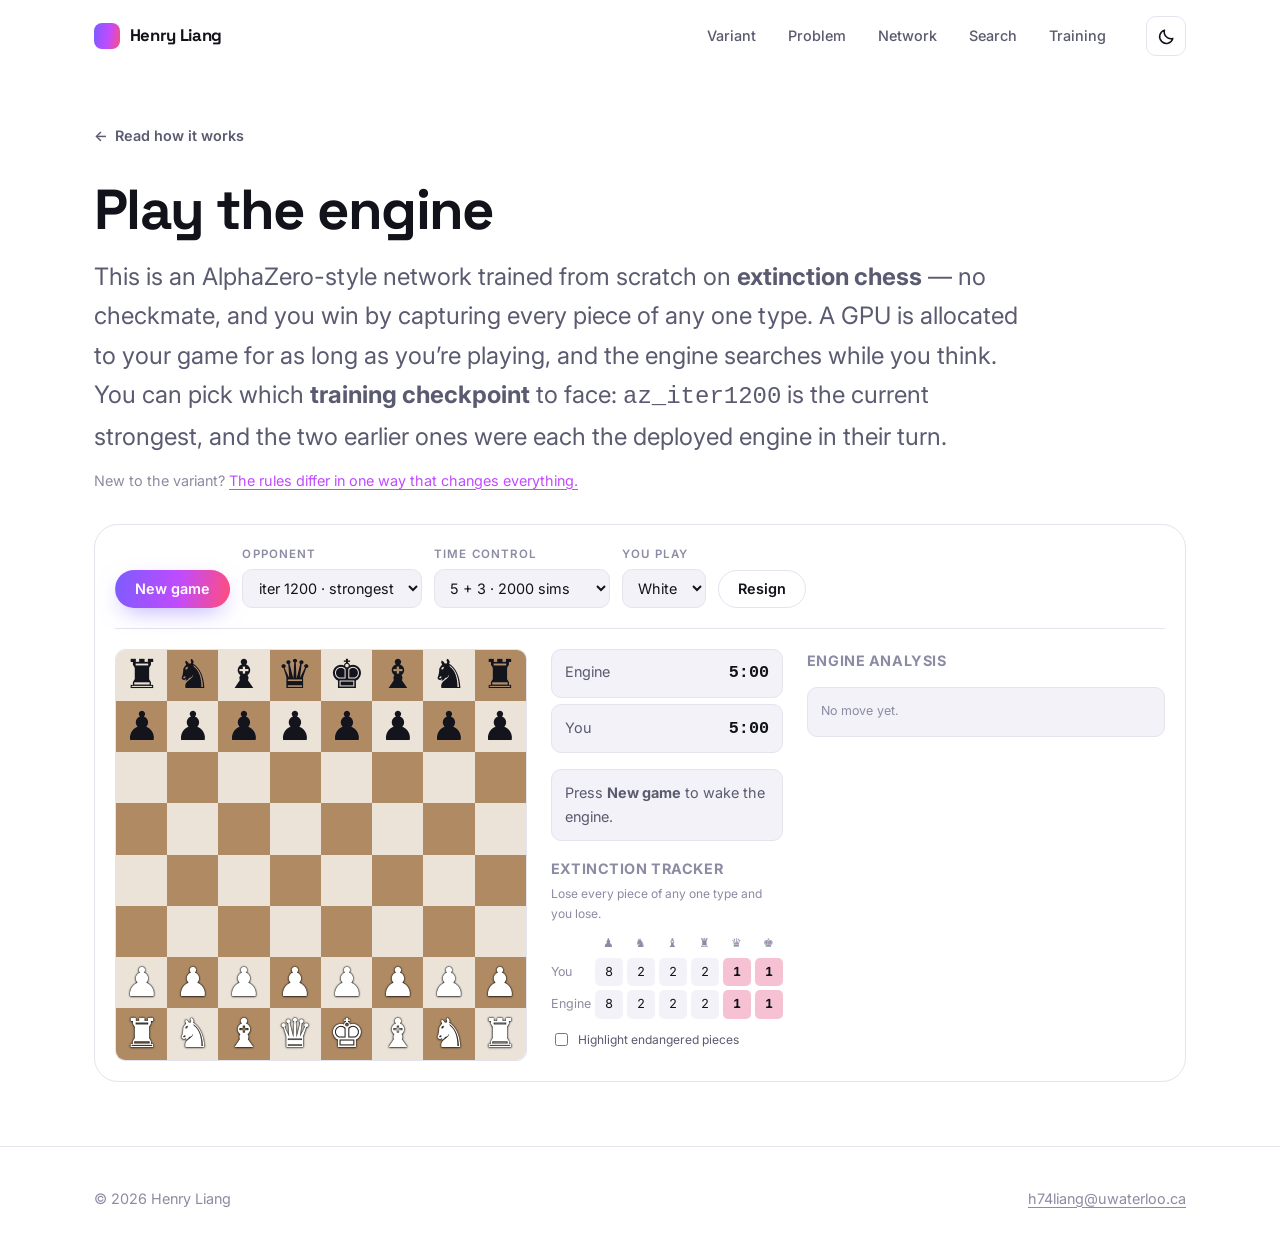
==== commit fc5ca4a5: "Add model picker to /play; promote iter 1200 to default /play now offers a choice of opponent checkp" ====
--- a/play.html
+++ b/play.html
@@ -7,9 +7,9 @@
   <title>Play the Extinction Chess Engine — Henry Liang</title>
   <meta name="description" content="Play a neural network trained from scratch on extinction chess. A GPU is allocated to your game for as long as you are playing.">
 
-  <link rel="canonical" href="https://henryliang.ca/play.html">
+  <link rel="canonical" href="https://henryliang.ca/play">
   <meta property="og:type" content="website">
-  <meta property="og:url" content="https://henryliang.ca/play.html">
+  <meta property="og:url" content="https://henryliang.ca/play">
   <meta property="og:site_name" content="Henry Liang">
   <meta property="og:title" content="Play the Extinction Chess Engine">
   <meta property="og:description" content="Play a neural network trained from scratch on a chess variant with no published theory.">
@@ -24,7 +24,7 @@
   <link href="https://fonts.googleapis.com/css2?family=Space+Grotesk:wght@500;600;700&family=Inter:wght@400;500;600&display=swap" rel="stylesheet">
   <link rel="stylesheet" href="css/style.css">
   <link rel="stylesheet" href="css/project.css">
-  <link rel="stylesheet" href="css/chess.css?v=12">
+  <link rel="stylesheet" href="css/chess.css?v=13">
 
   <script>
     (function () {
@@ -42,16 +42,16 @@
 
   <header class="nav is-stuck" id="nav">
     <div class="container nav__inner">
-      <a href="index.html" class="nav__logo">
+      <a href="/" class="nav__logo">
         <span class="nav__logo-mark" aria-hidden="true"></span>
         <span>Henry Liang</span>
       </a>
       <nav class="nav__links" id="nav-links" aria-label="Main">
-        <a href="index.html#variant">Variant</a>
-        <a href="index.html#problem">Problem</a>
-        <a href="index.html#architecture">Network</a>
-        <a href="index.html#search">Search</a>
-        <a href="index.html#training">Training</a>
+        <a href="/#variant">Variant</a>
+        <a href="/#problem">Problem</a>
+        <a href="/#architecture">Network</a>
+        <a href="/#search">Search</a>
+        <a href="/#training">Training</a>
       </nav>
       <div class="nav__actions">
         <button class="icon-btn" id="theme-toggle" type="button" aria-label="Switch color theme">
@@ -68,18 +68,20 @@
 
   <main id="main">
     <div class="container playpage">
-      <a class="back-link" href="index.html"><span aria-hidden="true">&larr;</span> Read how it works</a>
+      <a class="back-link" href="/"><span aria-hidden="true">&larr;</span> Read how it works</a>
 
       <h1 class="playpage__title">Play the engine</h1>
       <p class="playpage__lede">
-        This is <code>az_iter1140</code>, an AlphaZero-style network trained
-        from scratch on <strong>extinction chess</strong> &mdash; no checkmate,
-        and you win by capturing every piece of any one type. A GPU is
-        allocated to your game for as long as you&rsquo;re playing, and the
-        engine searches while you think.
+        This is an AlphaZero-style network trained from scratch on
+        <strong>extinction chess</strong> &mdash; no checkmate, and you win by
+        capturing every piece of any one type. A GPU is allocated to your game
+        for as long as you&rsquo;re playing, and the engine searches while you
+        think. You can pick which <strong>training checkpoint</strong> to face:
+        <code>az_iter1200</code> is the current strongest, and the two earlier
+        ones were each the deployed engine in their turn.
       </p>
       <p class="playpage__note">
-        New to the variant? <a href="index.html#variant">The rules differ in
+        New to the variant? <a href="/#variant">The rules differ in
         one way that changes everything.</a>
       </p>
 
@@ -90,6 +92,16 @@
 
         <div class="play__bar">
           <button class="btn btn--primary" id="pl-new" type="button">New game</button>
+          <!-- Opponent checkpoint. Values are LABELS matched against the
+               MODELS allowlist in web_play.py, never filenames or paths. -->
+          <label class="play__field">
+            <span>Opponent</span>
+            <select id="pl-model">
+              <option value="1200" selected>iter 1200 &middot; strongest</option>
+              <option value="1140">iter 1140 &middot; previous</option>
+              <option value="1040">iter 1040 &middot; older</option>
+            </select>
+          </label>
           <!-- Labelled by clock rather than Easy/Standard/Strong: each tier
                is a time control, and its sim ceiling is chosen to be
                reachable within that clock (see TIERS in js/chess.js). -->
@@ -178,6 +190,6 @@
   </footer>
 
   <script src="js/main.js"></script>
-  <script src="js/chess.js?v=12"></script>
+  <script src="js/chess.js?v=13"></script>
 </body>
 </html>
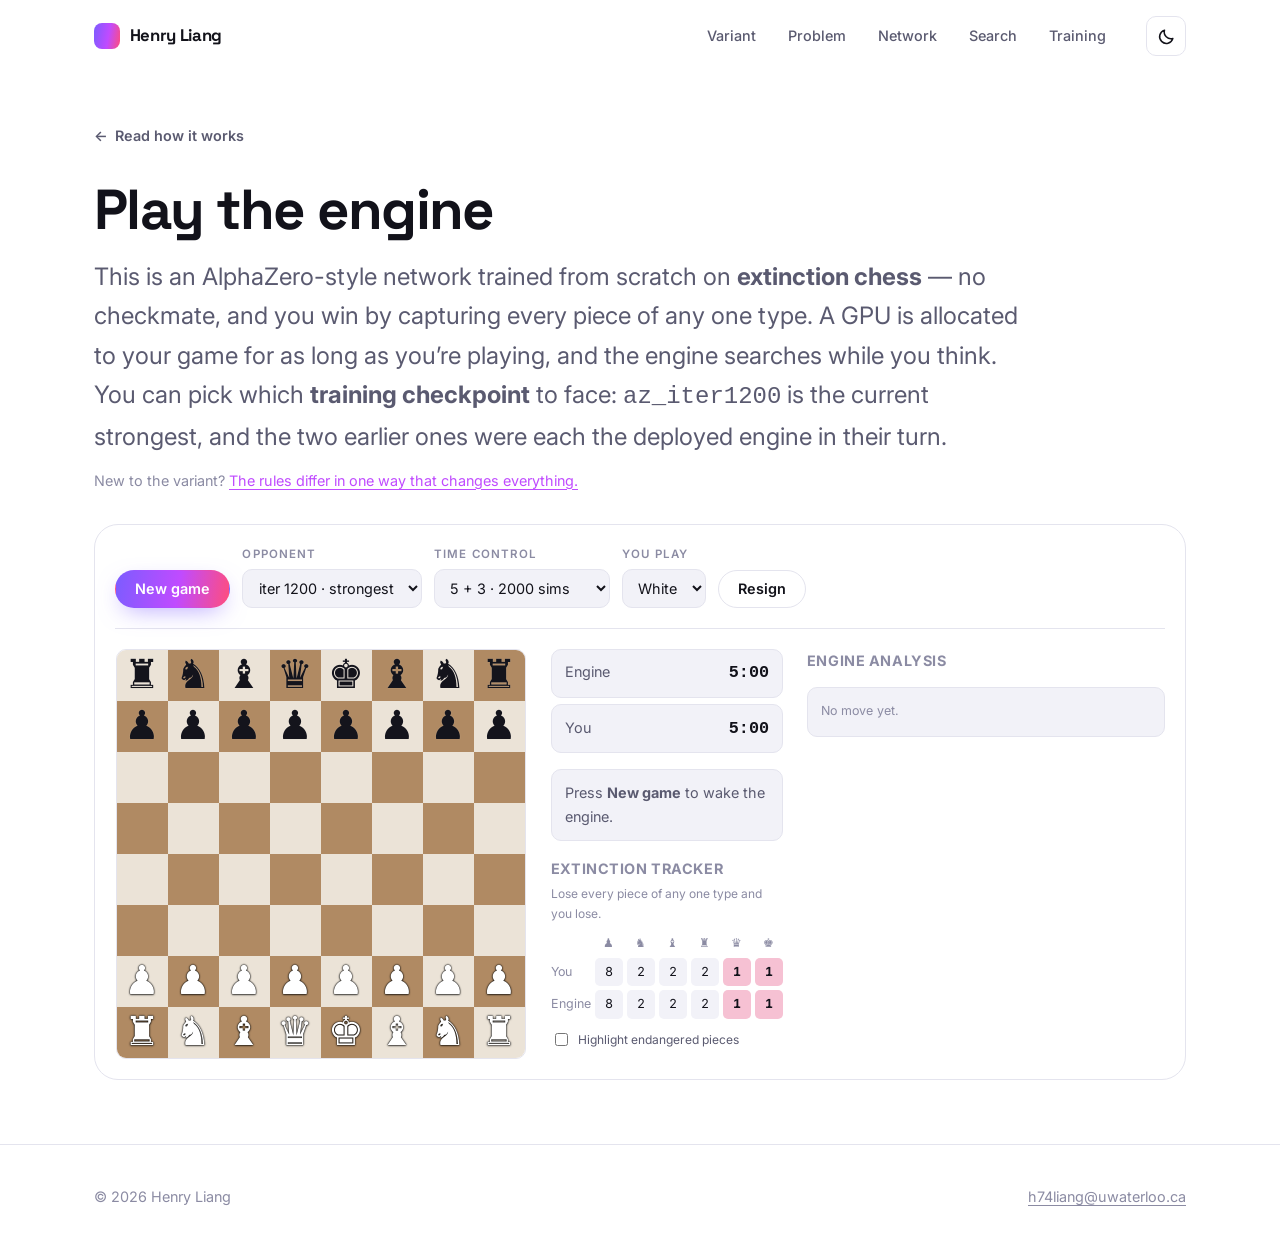
==== commit 8f201fb7: "Fix uneven chessboard row heights The 8 `1fr` rows divide .board's CONTENT box -- width minus the tw" ====
--- a/play.html
+++ b/play.html
@@ -24,7 +24,7 @@
   <link href="https://fonts.googleapis.com/css2?family=Space+Grotesk:wght@500;600;700&family=Inter:wght@400;500;600&display=swap" rel="stylesheet">
   <link rel="stylesheet" href="css/style.css">
   <link rel="stylesheet" href="css/project.css">
-  <link rel="stylesheet" href="css/chess.css?v=13">
+  <link rel="stylesheet" href="css/chess.css?v=14">
 
   <script>
     (function () {
@@ -190,6 +190,6 @@
   </footer>
 
   <script src="js/main.js"></script>
-  <script src="js/chess.js?v=13"></script>
+  <script src="js/chess.js?v=14"></script>
 </body>
 </html>
--- a/css/chess.css
+++ b/css/chess.css
@@ -90,6 +90,22 @@
   touch-action: manipulation;
 }
 
+/* The 8 rows divide the CONTENT box — width minus the two 1px borders — so a
+   plain width:100% almost always leaves a fractional row height. Fractional
+   rows snap unevenly to device pixels: at 1440px the board is 411.86 wide,
+   rows want 51.23, and they paint [51,51,51,52,51,51,51,52]. Two ranks come
+   out 1px taller, which reads as rows compressing vertically. Measured uneven
+   at 34 of 39 width x dpr combinations before this rule, 18 after.
+   Trimming the width so the CONTENT box is a whole multiple of 8 fixes the
+   geometry. The +2px adds the borders back, since width is border-box here.
+   Residual unevenness is at fractional display scaling (125%/150%), where an
+   integral CSS row still lands on a fractional device pixel (51 x 1.25 =
+   63.75) — not fixable in CSS. See site_briefing.txt §7 for the measurements
+   and for the option that would remove it visually. */
+@supports (width: round(down, 100%, 8px)) {
+  .board { width: calc(round(down, 100% - 2px, 8px) + 2px); }
+}
+
 .sq {
   position: relative;
   display: grid;
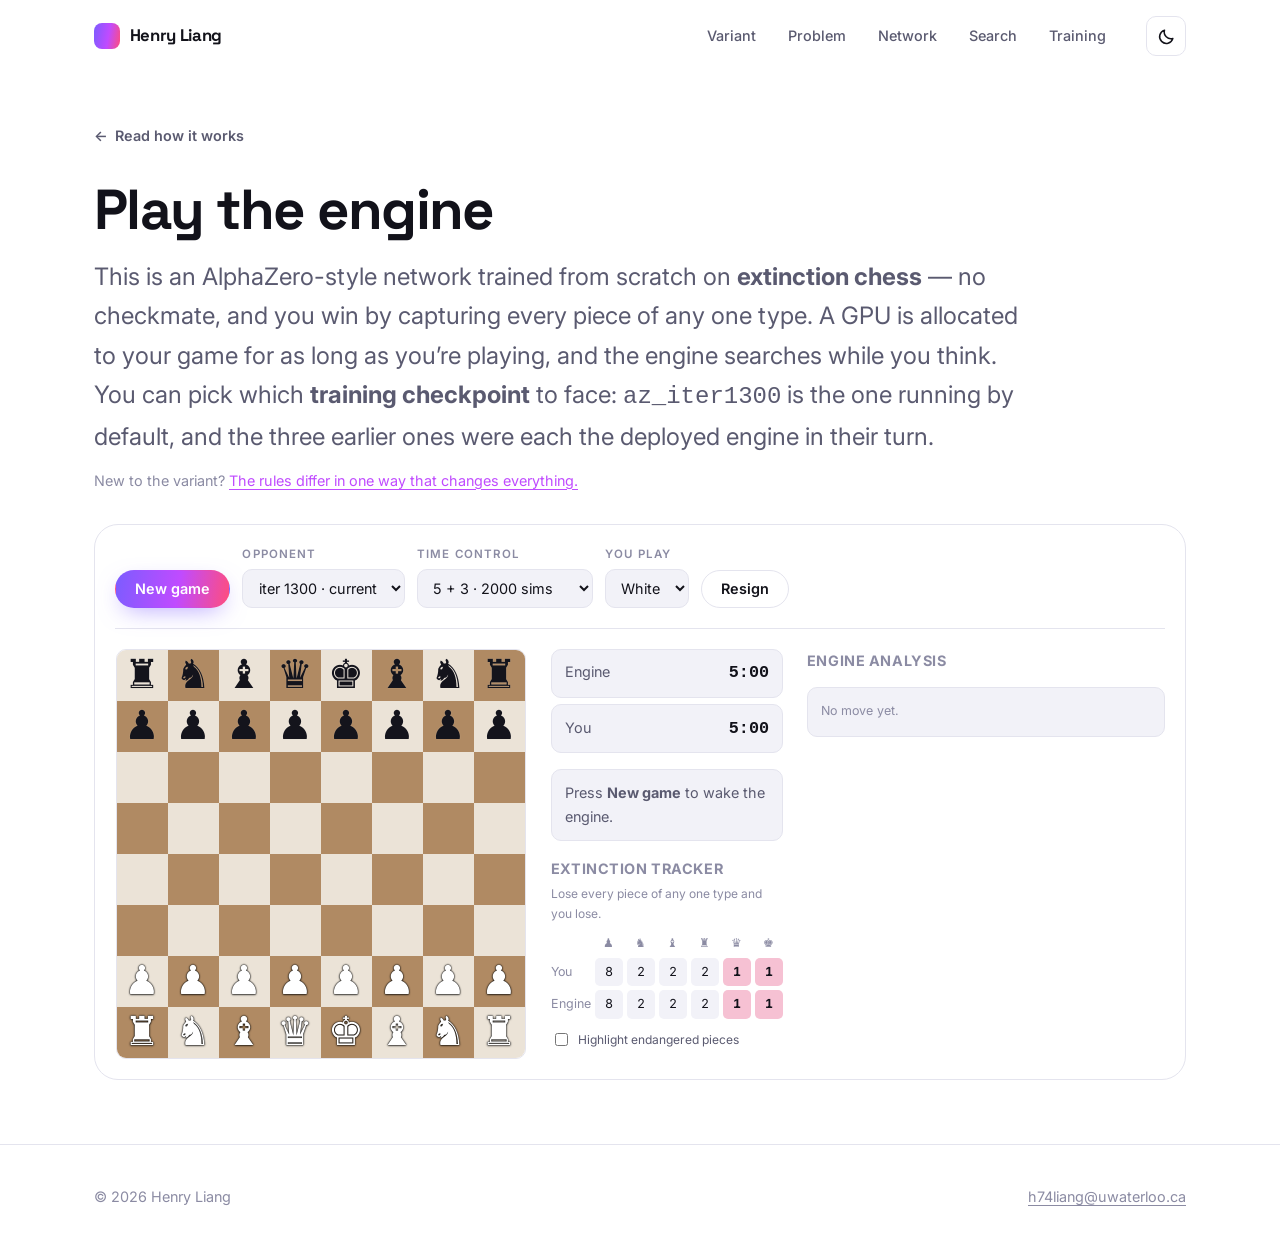
==== commit 07225e23: "Add iter 1300 to the picker and promote it to default /play now offers iter 1300 / 1200 / 1140 / 104" ====
--- a/play.html
+++ b/play.html
@@ -24,7 +24,7 @@
   <link href="https://fonts.googleapis.com/css2?family=Space+Grotesk:wght@500;600;700&family=Inter:wght@400;500;600&display=swap" rel="stylesheet">
   <link rel="stylesheet" href="css/style.css">
   <link rel="stylesheet" href="css/project.css">
-  <link rel="stylesheet" href="css/chess.css?v=14">
+  <link rel="stylesheet" href="css/chess.css?v=15">
 
   <script>
     (function () {
@@ -77,8 +77,8 @@
         capturing every piece of any one type. A GPU is allocated to your game
         for as long as you&rsquo;re playing, and the engine searches while you
         think. You can pick which <strong>training checkpoint</strong> to face:
-        <code>az_iter1200</code> is the current strongest, and the two earlier
-        ones were each the deployed engine in their turn.
+        <code>az_iter1300</code> is the one running by default, and the three
+        earlier ones were each the deployed engine in their turn.
       </p>
       <p class="playpage__note">
         New to the variant? <a href="/#variant">The rules differ in
@@ -97,9 +97,10 @@
           <label class="play__field">
             <span>Opponent</span>
             <select id="pl-model">
-              <option value="1200" selected>iter 1200 &middot; strongest</option>
-              <option value="1140">iter 1140 &middot; previous</option>
-              <option value="1040">iter 1040 &middot; older</option>
+              <option value="1300" selected>iter 1300 &middot; current</option>
+              <option value="1200">iter 1200</option>
+              <option value="1140">iter 1140</option>
+              <option value="1040">iter 1040</option>
             </select>
           </label>
           <!-- Labelled by clock rather than Easy/Standard/Strong: each tier
@@ -190,6 +191,6 @@
   </footer>
 
   <script src="js/main.js"></script>
-  <script src="js/chess.js?v=14"></script>
+  <script src="js/chess.js?v=15"></script>
 </body>
 </html>
